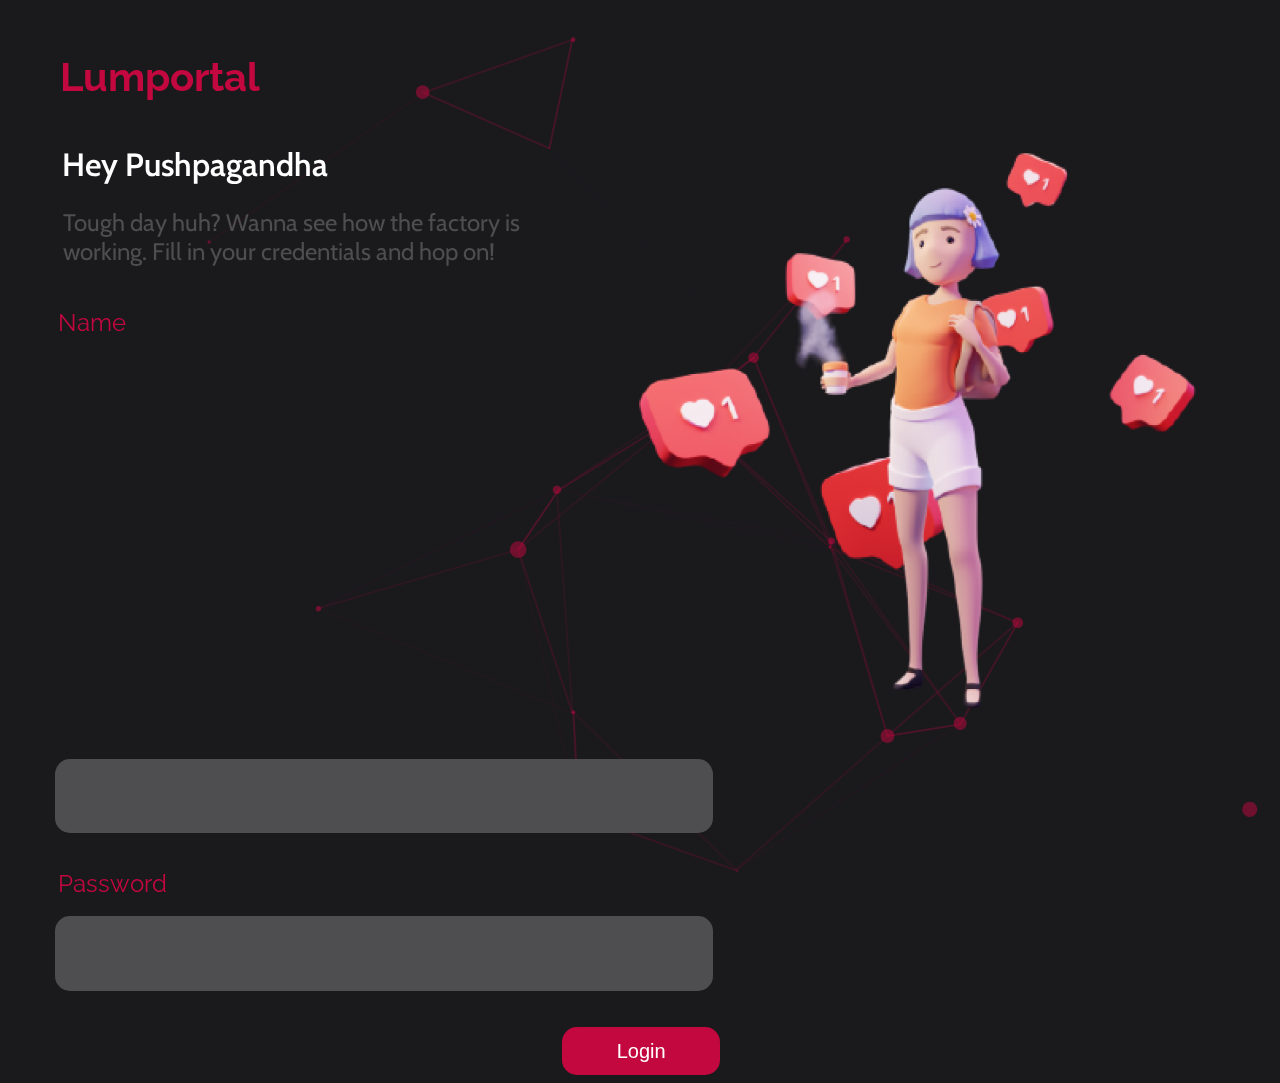
==== login.html @ 85ce1fa4 "Update" ====
<!DOCTYPE html>
<html lang="en">
<head>
    <meta charset="UTF-8">
    <meta http-equiv="X-UA-Compatible" content="IE=edge">
    <meta name="viewport" content="width=device-width, initial-scale=1.0">
    <title>Lumportal - Login</title>
    <link rel="stylesheet" href="/css/style.css">
    <link rel="preconnect" href="https://fonts.gstatic.com" crossorigin>
<link href="https://fonts.googleapis.com/css2?family=Cabin:ital,wght@0,400;0,500;0,600;0,700;1,400;1,500;1,600;1,700&family=Raleway:ital,wght@0,100;0,200;0,300;0,400;0,500;0,600;0,700;0,800;0,900;1,100;1,200;1,300;1,400;1,500;1,600;1,700;1,800;1,900&display=swap" rel="stylesheet">
<link href="https://fonts.googleapis.com/css2?family=Raleway:ital,wght@0,100;0,200;0,300;0,400;0,500;0,600;0,700;0,800;0,900;1,100;1,200;1,300;1,400;1,500;1,600;1,700;1,800;1,900&display=swap" rel="stylesheet">
</head>
<body>
    <div id="particles-js" style="font-family: 'Montserrat', sans-serif; background:none;z-index: -1;"></div>   

    <img src="images/pushpa.png" style="max-width: calc(49em/1.2); float: right;margin-right: 3em;margin-top: 4em;" class="oompaimg">
    <br>
    <h1 class="head">Lumportal</h1>
    <br>
    <h1 class="head2">Hey Pushpagandha</h1>
    <h3>Tough day huh? Wanna see how the factory is<br> working. Fill in your credentials and hop on!</h3>
    <br>
    <form method="post">
        <label for="name" class="Label">
            Name
        </label>
        <br>
        <br>
        <input type="text" placeholder="" name="name" id="name" class="input">
        <br>
        <br>
        <br>
        <label for="password" class="Label">
            Password
        </label>
        <br>
        <br>
        <input type="text" placeholder="" name="password" id="password" class="input">
        <br>
        <br>
        <br>
        <input type="submit" value="Login" class="submit">
    </form>
</body>
</html>
<script src="particles.js"></script>
<script>
    particlesJS.load('particles-js', 'particles.json', function() {
  console.log('callback - particles.js config loaded');
});
</script>
---- css/style.css ----
body{
    background:#1A1A1D;
    overflow: hidden;
}
.head{
    color: #C3073F;
    font-family: 'Raleway', sans-serif;
    font-weight: bold;
    margin-left: 1.3em;
    font-size: 2.5em;
}
.head2{
    font-family: 'Cabin', sans-serif;
    font-weight: 600;
    color: white;
    margin-left: 1.7em;
    font-size: 2em;
    margin-block-start: 0;
}
h3{
    font-family: 'Cabin', sans-serif;
    color: #4E4E50;
    margin-left: 2.3em;
    font-weight:normal;
    font-size: 1.5em;
}
.Label{
    font-family: 'Raleway', sans-serif;
    font-weight: normal;
    color: #C3073F;
    margin-left: 2.1em;
    font-size: 1.5em;
}
.input{
    width: calc(756px/1.2);
height: calc(94px/1.3);

background: #4E4E50;
border-radius: 15px;
border: none;
margin-left: 3.5em;
padding-left: 2em;
}
input{
    border: none;
    outline: none;
    color: rgb(209, 209, 209);
}
.input:hover{
    background: #4b4b4d;
}
input:focus{
    border: none;
    outline: none;
}
.submit{
    width: calc(269px/1.7);
    height: calc(83px/1.7);
    font-size: 1.25em;
    color: white;    
    background: #C3073F;
    border-radius: 15px;
    margin-left: 27.7em;
    cursor: pointer;
    animation: glowrev 1s 1;
    animation-fill-mode: forwards;
}
.submit:hover{
    animation:glow 1s 1;
    animation-fill-mode: forwards;
}
canvas {
    display:block;
    position: fixed;
    z-index: -1;
  }
  .oompaimg{
      animation: glowrev 1s 1;
      animation-fill-mode: forwards; 
  }
  .oompaimg:hover{
      animation:glow 1s 1;
      animation-fill-mode: forwards;
  }
  @keyframes glow {
      0%{
        filter: drop-shadow();
      }
      100%{
        filter: drop-shadow(0 0 0.5rem crimson);
      }
  }
  @keyframes glowrev {
      0%{
        filter: drop-shadow(0 0 0.5rem crimson);
      }
      100%{
          filter: drop-shadow();
      }
  }
  .sidenav{
      background: #121214;
      width: 12%;
      padding-left: 2em;
      /* padding-top: 1em; */
      padding-bottom: 1em;
      padding-right: 5em;
      margin-block-end: 0;
      margin-block-start: 0;
      margin: 0;
      position:absolute;
      top: 0;
      left: 0;
      border-top-right-radius: 2em;
      border-bottom-right-radius: 2em;
  }
  .sidenavimg{
      max-width: 9em;
      margin-top: 0.5em;
  }
  .sidenavhead{
      font-family: 'Raleway', sans-serif;
      color: white;
      font-weight: bold;
      margin-left: 0.3em;
      font-size: 2.1em;
      margin-block-end: 0;
      line-height: 0.5em;
  }
  .sidenavheadspan{
      font-size: 0.5em;
      margin-block-start: none;
      margin: 0;
      color: #656565;
      font-weight: 400;
      float: right;
      margin-right: -2em;
  }
  .stats{
      color: white;
      font-weight: 300;
      font-family: 'Raleway', sans-serif;
      font-size: 1.2em;
  }
  .noiceline{
    position: absolute;
    width: calc(288px/1.5);
    height: 0px;
    
    border-bottom: 1px solid #F8F8F8;
  }
  .announce{
    width: calc(323px/1.5);
    height: calc(112px/1.7);
    
    background: #C3073F;
    border-radius: 20px;
    vertical-align: middle;
    cursor: pointer;
  }
  .header{
      float: right;
      margin-right: 1em;
      font-family: 'Raleway', sans-serif;
      font-weight: normal;
      color: white;
      margin-top: 0.4em;
  }
  .slider-btn{
    background: none;
    border: none;
    color: white;
    cursor: pointer;
  }
  .slideshow{
      margin-left: 22em;
      width: 40%;
      margin-right: 0;
  }
  .container{
      position: relative;
  }
  .bottom-right {
    position: absolute;
    bottom: 0;
    padding-bottom: 10px;
    left: 0px;
    padding-top: 10px;
    padding-left: 16px;
    padding-right: 17px;
    border-bottom-left-radius: 2em;
    border-bottom-right-radius: 0.5em;
    color: white;
    font-family: 'Cabin', sans-serif;
    font-size: 1.3em;
    background: rgba(0, 0, 0, 0.5);
  }
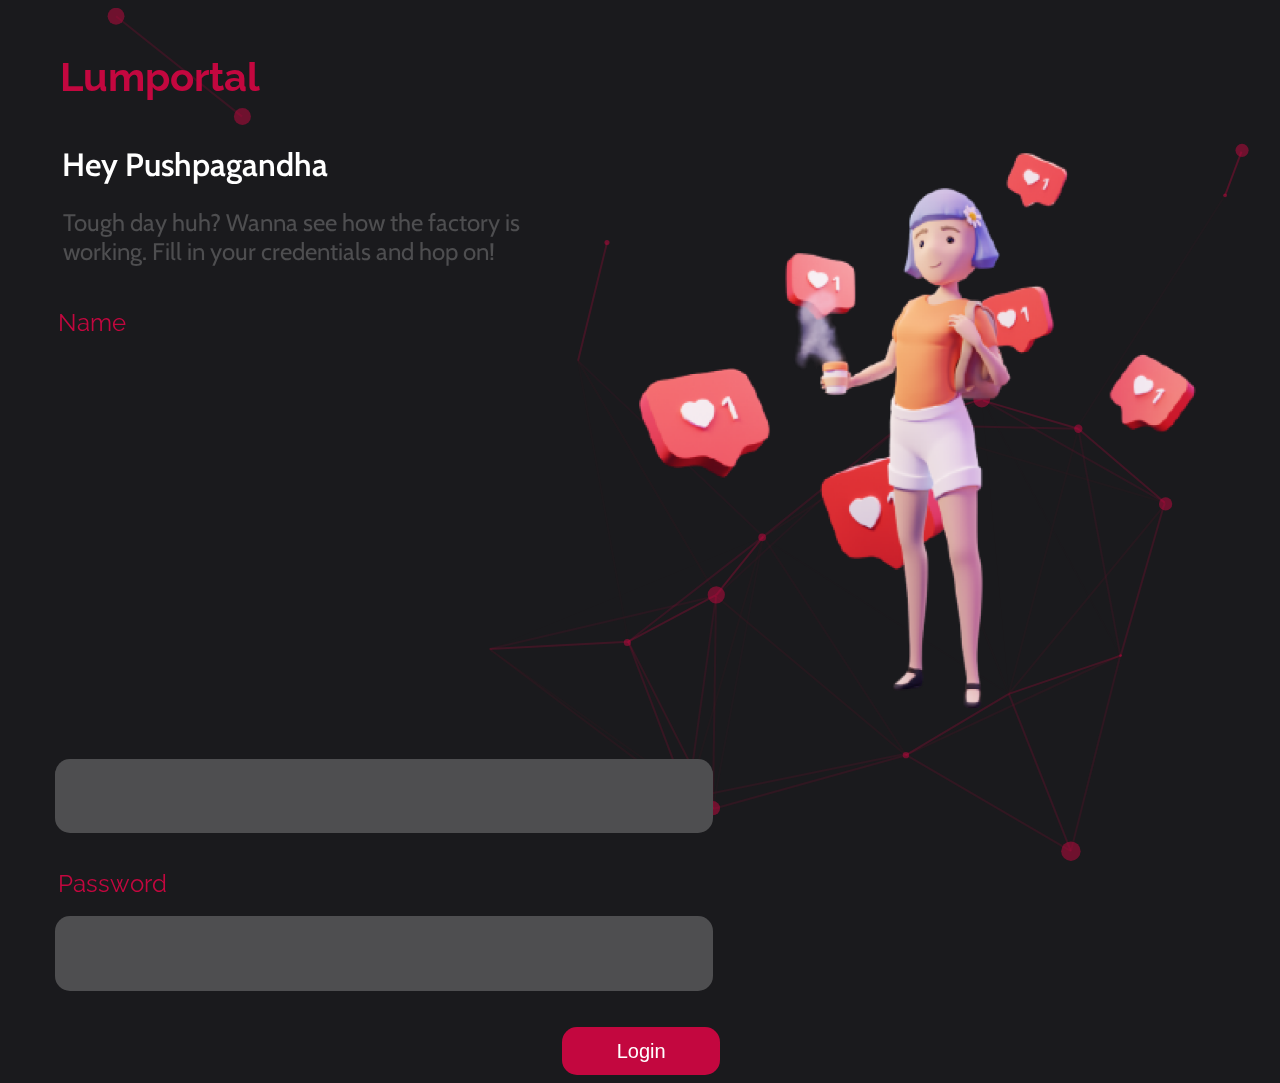
==== commit f18d54e2: "Update" ====
--- a/login.html
+++ b/login.html
@@ -5,7 +5,7 @@
     <meta http-equiv="X-UA-Compatible" content="IE=edge">
     <meta name="viewport" content="width=device-width, initial-scale=1.0">
     <title>Lumportal - Login</title>
-    <link rel="stylesheet" href="/css/style.css">
+    <link rel="stylesheet" href="css/style.css">
     <link rel="preconnect" href="https://fonts.gstatic.com" crossorigin>
 <link href="https://fonts.googleapis.com/css2?family=Cabin:ital,wght@0,400;0,500;0,600;0,700;1,400;1,500;1,600;1,700&family=Raleway:ital,wght@0,100;0,200;0,300;0,400;0,500;0,600;0,700;0,800;0,900;1,100;1,200;1,300;1,400;1,500;1,600;1,700;1,800;1,900&display=swap" rel="stylesheet">
 <link href="https://fonts.googleapis.com/css2?family=Raleway:ital,wght@0,100;0,200;0,300;0,400;0,500;0,600;0,700;0,800;0,900;1,100;1,200;1,300;1,400;1,500;1,600;1,700;1,800;1,900&display=swap" rel="stylesheet">
